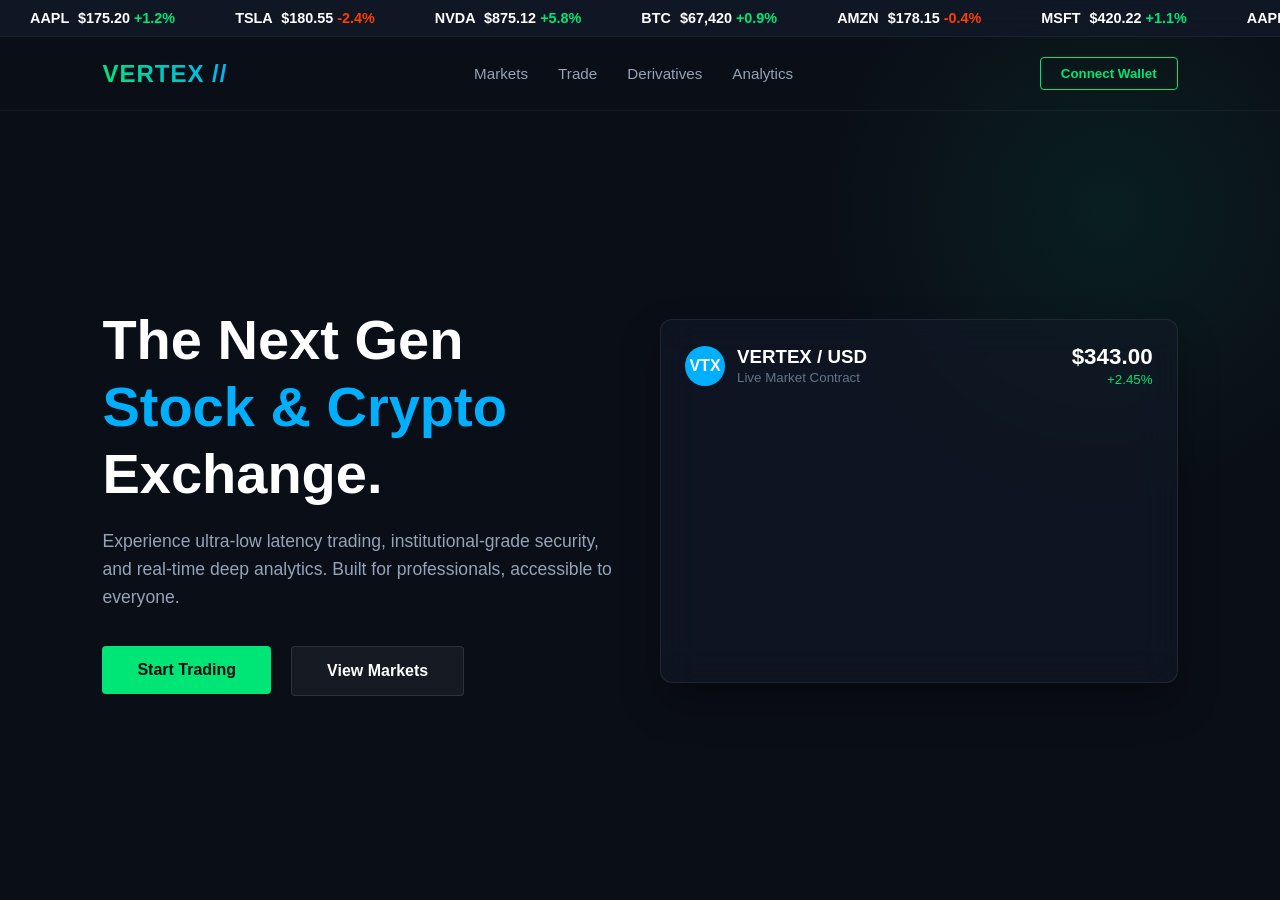
==== Frontend/HTML/index.html @ 3de93135 "Folder structure updated successfully" ====
<!DOCTYPE html>
<html lang="en">
<head>
    <meta charset="UTF-8">
    <meta name="viewport" content="width=device-width, initial-scale=1.0">
    <title>VERTEX Exchange | Trade the Future</title>
    <style>
        /* --- RESET & BASE STYLES --- */
        * {
            margin: 0;
            padding: 0;
            box-sizing: border-box;
            font-family: 'Segoe UI', Tahoma, Geneva, Verdana, sans-serif;
        }

        body {
            background-color: #0a0e17;
            color: #ffffff;
            overflow-x: hidden;
        }

        /* --- BACKGROUND ANIMATION --- */
        .bg-glow {
            position: absolute;
            width: 600px;
            height: 600px;
            background: radial-gradient(circle, rgba(0, 230, 118, 0.08) 0%, rgba(0,0,0,0) 70%);
            top: -10%;
            right: -10%;
            z-index: -1;
            pointer-events: none;
        }

        /* --- TICKER TAPE --- */
        .ticker-wrap {
            width: 100%;
            overflow: hidden;
            background: rgba(18, 26, 41, 0.8);
            border-bottom: 1px solid rgba(255, 255, 255, 0.05);
            padding: 10px 0;
            backdrop-filter: blur(10px);
        }

        .ticker {
            display: flex;
            white-space: nowrap;
            animation: tickerMove 30s linear infinite;
        }

        .ticker-item {
            display: inline-block;
            padding: 0 30px;
            font-size: 0.9rem;
            font-weight: 600;
        }

        .up { color: #00e676; }
        .down { color: #ff3d00; }

        @keyframes tickerMove {
            0% { transform: translate3d(0, 0, 0); }
            100% { transform: translate3d(-50%, 0, 0); }
        }

        /* --- NAVIGATION --- */
        nav {
            display: flex;
            justify-content: space-between;
            align-items: center;
            padding: 20px 8%;
            border-bottom: 1px solid rgba(255, 255, 255, 0.05);
        }

        .logo {
            font-size: 1.5rem;
            font-weight: 800;
            letter-spacing: 1px;
            background: linear-gradient(45deg, #00e676, #00b0ff);
            -webkit-background-clip: text;
            -webkit-text-fill-color: transparent;
        }

        nav ul {
            display: flex;
            list-style: none;
            gap: 30px;
        }

        nav ul li a {
            color: #94a3b8;
            text-decoration: none;
            font-size: 0.95rem;
            transition: color 0.3s;
        }

        nav ul li a:hover {
            color: #00e676;
        }

        .btn-nav {
            background: transparent;
            border: 1px solid #00e676;
            color: #00e676;
            padding: 8px 20px;
            border-radius: 4px;
            cursor: pointer;
            font-weight: 600;
            transition: all 0.3s ease;
        }

        .btn-nav:hover {
            background: #00e676;
            color: #0a0e17;
            box-shadow: 0 0 15px rgba(0, 230, 118, 0.4);
        }

        /* --- HERO SECTION --- */
        .hero {
            display: grid;
            grid-template-columns: 1fr 1fr;
            align-items: center;
            padding: 60px 8%;
            min-height: calc(100vh - 120px);
            gap: 40px;
        }

        .hero-text h1 {
            font-size: 3.5rem;
            line-height: 1.2;
            margin-bottom: 20px;
        }

        .hero-text h1 span {
            color: #00b0ff;
        }

        .hero-text p {
            color: #94a3b8;
            font-size: 1.1rem;
            margin-bottom: 35px;
            line-height: 1.6;
        }

        .cta-btns {
            display: flex;
            gap: 20px;
        }

        .btn-primary {
            background: #00e676;
            color: #0a0e17;
            padding: 15px 35px;
            border: none;
            border-radius: 4px;
            font-size: 1rem;
            font-weight: 700;
            cursor: pointer;
            transition: transform 0.2s, box-shadow 0.3s;
        }

        .btn-primary:hover {
            transform: translateY(-2px);
            box-shadow: 0 5px 20px rgba(0, 230, 118, 0.4);
        }

        .btn-secondary {
            background: rgba(255, 255, 255, 0.05);
            color: #fff;
            padding: 15px 35px;
            border: 1px solid rgba(255, 255, 255, 0.1);
            border-radius: 4px;
            font-size: 1rem;
            font-weight: 600;
            cursor: pointer;
            transition: background 0.3s;
        }

        .btn-secondary:hover {
            background: rgba(255, 255, 255, 0.1);
        }

        /* --- LIVE CHART WIDGET (REALISTIC UI) --- */
        .chart-container {
            background: rgba(18, 26, 41, 0.6);
            border: 1px solid rgba(255, 255, 255, 0.08);
            border-radius: 12px;
            padding: 24px;
            backdrop-filter: blur(20px);
            box-shadow: 0 20px 40px rgba(0,0,0,0.3);
            position: relative;
        }

        .chart-header {
            display: flex;
            justify-content: space-between;
            align-items: center;
            margin-bottom: 20px;
        }

        .asset-info {
            display: flex;
            align-items: center;
            gap: 12px;
        }

        .asset-logo {
            width: 40px;
            height: 40px;
            background: #00b0ff;
            border-radius: 50%;
            display: flex;
            align-items: center;
            justify-content: center;
            font-weight: bold;
        }

        .asset-price {
            text-align: right;
        }

        #live-price {
            font-size: 1.4rem;
            font-weight: 700;
            transition: color 0.3s ease;
        }

        canvas {
            width: 100%;
            height: 250px;
            display: block;
        }

        /* --- RESPONSIVE DESIGN --- */
        @media (max-width: 968px) {
            .hero {
                grid-template-columns: 1fr;
                text-align: center;
                padding-top: 40px;
            }
            .cta-btns {
                justify-content: center;
            }
            nav ul {
                display: none; /* Keep it clean for demo */
            }
        }
    </style>
</head>
<body>

    <div class="bg-glow"></div>

    <div class="ticker-wrap">
        <div class="ticker" id="ticker-tape">
            </div>
    </div>

    <nav>
        <div class="logo">VERTEX //</div>
        <ul>
            <li><a href="/login">Markets</a></li>
            <li><a href="/login">Trade</a></li>
            <li><a href="/login">Derivatives</a></li>
            <li><a href="/login">Analytics</a></li>
        </ul>
        <a href="/login"><button class="btn-nav">Connect Wallet</button></a>
    </nav>

    <main class="hero">
        <div class="hero-text">
            <h1>The Next Gen <span>Stock & Crypto</span> Exchange.</h1>
            <p>Experience ultra-low latency trading, institutional-grade security, and real-time deep analytics. Built for professionals, accessible to everyone.</p>
            <div class="cta-btns">
                <a href="/login"><button class="btn-primary">Start Trading</button></a>
                <a href="/login"><button class="btn-secondary">View Markets</button></a>
            </div>
        </div>

        <div class="chart-container">
            <div class="chart-header">
                <div class="asset-info">
                    <div class="asset-logo">VTX</div>
                    <div>
                        <h3>VERTEX / USD</h3>
                        <small style="color: #64748b;">Live Market Contract</small>
                    </div>
                </div>
                <div class="asset-price">
                    <div id="live-price">$342.50</div>
                    <small id="live-change" class="up">+2.45%</small>
                </div>
            </div>
            
            <canvas id="stockChart"></canvas>
        </div>
    </main>

    <script>
        /* --- TICKER DATA & GENERATION --- */
        const tickerData = [
            { symbol: "AAPL", price: "175.20", change: "+1.2%", up: true },
            { symbol: "TSLA", price: "180.55", change: "-2.4%", up: false },
            { symbol: "NVDA", price: "875.12", change: "+5.8%", up: true },
            { symbol: "BTC", price: "67,420", change: "+0.9%", up: true },
            { symbol: "AMZN", price: "178.15", change: "-0.4%", up: false },
            { symbol: "MSFT", price: "420.22", change: "+1.1%", up: true }
        ];

        const tickerTape = document.getElementById('ticker-tape');
        
        // Duplicate data to make the infinite scroll smooth
        const doubleData = [...tickerData, ...tickerData, ...tickerData]; 
        doubleData.forEach(item => {
            const div = document.createElement('div');
            div.className = 'ticker-item';
            div.innerHTML = `${item.symbol} <span style="color:#fff; margin-left:5px;">$${item.price}</span> <span class="${item.up ? 'up' : 'down'}">${item.change}</span>`;
            tickerTape.appendChild(div);
        });

        /* --- REAL-TIME CANVAS STOCK CHART ANIMATION --- */
        const canvas = document.getElementById('stockChart');
        const ctx = canvas.getContext('2d');

        // Resize canvas correctly for high-res displays
        function resizeCanvas() {
            canvas.width = canvas.parentElement.clientWidth - 48;
            canvas.height = 250;
        }
        resizeCanvas();
        window.addEventListener('resize', resizeCanvas);

        let dataPoints = Array.from({length: 40}, () => 120 + Math.random() * 60);
        let basePrice = 342.50;

        function drawChart() {
            ctx.clearRect(0, 0, canvas.width, canvas.height);
            
            const widthBetweenPoints = canvas.width / (dataPoints.length - 1);
            
            // Create Gradient Fill below the line
            let gradient = ctx.createLinearGradient(0, 0, 0, canvas.height);
            gradient.addColorStop(0, 'rgba(0, 230, 118, 0.25)');
            gradient.addColorStop(1, 'rgba(0, 230, 118, 0.0)');

            // Draw Area
            ctx.beginPath();
            ctx.moveTo(0, canvas.height);
            for (let i = 0; i < dataPoints.length; i++) {
                ctx.lineTo(i * widthBetweenPoints, dataPoints[i]);
            }
            ctx.lineTo(canvas.width, canvas.height);
            ctx.closePath();
            ctx.fillStyle = gradient;
            ctx.fill();

            // Draw Trend Line
            ctx.beginPath();
            ctx.moveTo(0, dataPoints[0]);
            for (let i = 0; i < dataPoints.length; i++) {
                ctx.lineTo(i * widthBetweenPoints, dataPoints[i]);
            }
            ctx.strokeStyle = '#00e676';
            ctx.lineWidth = 3;
            ctx.lineJoin = 'round';
            ctx.lineCap = 'round';
            ctx.stroke();

            // Draw Grid Lines (To make it look realistic)
            ctx.strokeStyle = 'rgba(255, 255, 255, 0.03)';
            ctx.lineWidth = 1;
            for(let i = 1; i < 5; i++) {
                ctx.beginPath();
                ctx.moveTo(0, (canvas.height / 5) * i);
                ctx.lineTo(canvas.width, (canvas.height / 5) * i);
                ctx.stroke();
            }
        }

        // Live Market Simulation Tick
        setInterval(() => {
            // Calculate simulated price movement
            let change = (Math.random() - 0.48) * 2; // slight upward bias
            basePrice += change;
            
            // Update Text Elements
            const priceEl = document.getElementById('live-price');
            priceEl.innerText = `$${basePrice.toFixed(2)}`;
            priceEl.style.color = change >= 0 ? '#00e676' : '#ff3d00';
            
            setTimeout(() => { priceEl.style.color = '#ffffff'; }, 300);

            // Shift chart data points to simulate movement
            let lastPoint = dataPoints[dataPoints.length - 1];
            let newPoint = lastPoint - (change * 5); // scale fluctuation to pixel space
            
            // Keep graph within canvas bounds
            if(newPoint < 20) newPoint = 20;
            if(newPoint > canvas.height - 20) newPoint = canvas.height - 20;

            dataPoints.shift();
            dataPoints.push(newPoint);

            drawChart();
        }, 800);

        // Initial paint
        drawChart();
    </script>
</body>
</html>
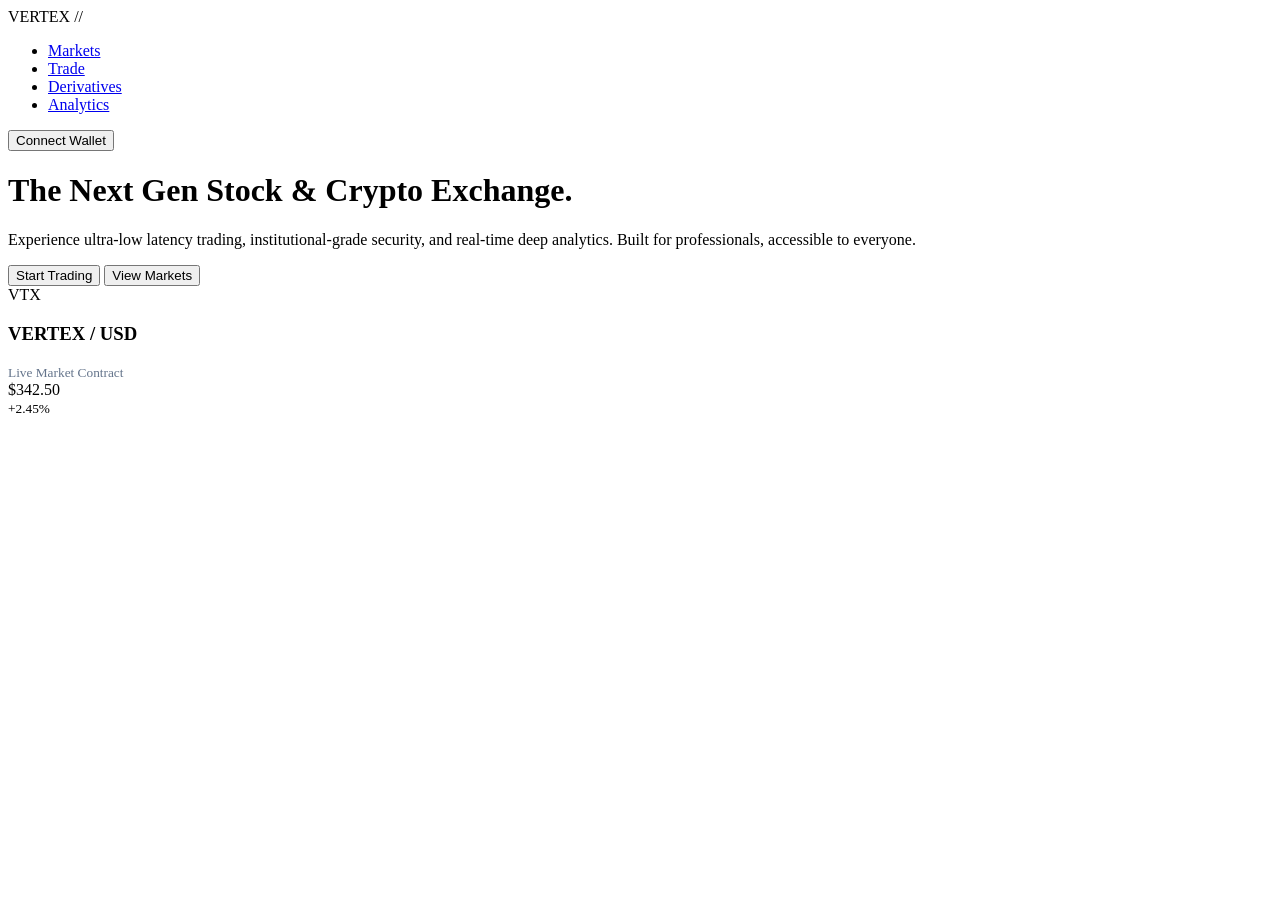
==== commit 1d630698: "JWT authentication is done! Protected routes are increased" ====
--- a/Frontend/HTML/index.html
+++ b/Frontend/HTML/index.html
@@ -3,248 +3,8 @@
 <head>
     <meta charset="UTF-8">
     <meta name="viewport" content="width=device-width, initial-scale=1.0">
-    <title>VERTEX Exchange | Trade the Future</title>
-    <style>
-        /* --- RESET & BASE STYLES --- */
-        * {
-            margin: 0;
-            padding: 0;
-            box-sizing: border-box;
-            font-family: 'Segoe UI', Tahoma, Geneva, Verdana, sans-serif;
-        }
-
-        body {
-            background-color: #0a0e17;
-            color: #ffffff;
-            overflow-x: hidden;
-        }
-
-        /* --- BACKGROUND ANIMATION --- */
-        .bg-glow {
-            position: absolute;
-            width: 600px;
-            height: 600px;
-            background: radial-gradient(circle, rgba(0, 230, 118, 0.08) 0%, rgba(0,0,0,0) 70%);
-            top: -10%;
-            right: -10%;
-            z-index: -1;
-            pointer-events: none;
-        }
-
-        /* --- TICKER TAPE --- */
-        .ticker-wrap {
-            width: 100%;
-            overflow: hidden;
-            background: rgba(18, 26, 41, 0.8);
-            border-bottom: 1px solid rgba(255, 255, 255, 0.05);
-            padding: 10px 0;
-            backdrop-filter: blur(10px);
-        }
-
-        .ticker {
-            display: flex;
-            white-space: nowrap;
-            animation: tickerMove 30s linear infinite;
-        }
-
-        .ticker-item {
-            display: inline-block;
-            padding: 0 30px;
-            font-size: 0.9rem;
-            font-weight: 600;
-        }
-
-        .up { color: #00e676; }
-        .down { color: #ff3d00; }
-
-        @keyframes tickerMove {
-            0% { transform: translate3d(0, 0, 0); }
-            100% { transform: translate3d(-50%, 0, 0); }
-        }
-
-        /* --- NAVIGATION --- */
-        nav {
-            display: flex;
-            justify-content: space-between;
-            align-items: center;
-            padding: 20px 8%;
-            border-bottom: 1px solid rgba(255, 255, 255, 0.05);
-        }
-
-        .logo {
-            font-size: 1.5rem;
-            font-weight: 800;
-            letter-spacing: 1px;
-            background: linear-gradient(45deg, #00e676, #00b0ff);
-            -webkit-background-clip: text;
-            -webkit-text-fill-color: transparent;
-        }
-
-        nav ul {
-            display: flex;
-            list-style: none;
-            gap: 30px;
-        }
-
-        nav ul li a {
-            color: #94a3b8;
-            text-decoration: none;
-            font-size: 0.95rem;
-            transition: color 0.3s;
-        }
-
-        nav ul li a:hover {
-            color: #00e676;
-        }
-
-        .btn-nav {
-            background: transparent;
-            border: 1px solid #00e676;
-            color: #00e676;
-            padding: 8px 20px;
-            border-radius: 4px;
-            cursor: pointer;
-            font-weight: 600;
-            transition: all 0.3s ease;
-        }
-
-        .btn-nav:hover {
-            background: #00e676;
-            color: #0a0e17;
-            box-shadow: 0 0 15px rgba(0, 230, 118, 0.4);
-        }
-
-        /* --- HERO SECTION --- */
-        .hero {
-            display: grid;
-            grid-template-columns: 1fr 1fr;
-            align-items: center;
-            padding: 60px 8%;
-            min-height: calc(100vh - 120px);
-            gap: 40px;
-        }
-
-        .hero-text h1 {
-            font-size: 3.5rem;
-            line-height: 1.2;
-            margin-bottom: 20px;
-        }
-
-        .hero-text h1 span {
-            color: #00b0ff;
-        }
-
-        .hero-text p {
-            color: #94a3b8;
-            font-size: 1.1rem;
-            margin-bottom: 35px;
-            line-height: 1.6;
-        }
-
-        .cta-btns {
-            display: flex;
-            gap: 20px;
-        }
-
-        .btn-primary {
-            background: #00e676;
-            color: #0a0e17;
-            padding: 15px 35px;
-            border: none;
-            border-radius: 4px;
-            font-size: 1rem;
-            font-weight: 700;
-            cursor: pointer;
-            transition: transform 0.2s, box-shadow 0.3s;
-        }
-
-        .btn-primary:hover {
-            transform: translateY(-2px);
-            box-shadow: 0 5px 20px rgba(0, 230, 118, 0.4);
-        }
-
-        .btn-secondary {
-            background: rgba(255, 255, 255, 0.05);
-            color: #fff;
-            padding: 15px 35px;
-            border: 1px solid rgba(255, 255, 255, 0.1);
-            border-radius: 4px;
-            font-size: 1rem;
-            font-weight: 600;
-            cursor: pointer;
-            transition: background 0.3s;
-        }
-
-        .btn-secondary:hover {
-            background: rgba(255, 255, 255, 0.1);
-        }
-
-        /* --- LIVE CHART WIDGET (REALISTIC UI) --- */
-        .chart-container {
-            background: rgba(18, 26, 41, 0.6);
-            border: 1px solid rgba(255, 255, 255, 0.08);
-            border-radius: 12px;
-            padding: 24px;
-            backdrop-filter: blur(20px);
-            box-shadow: 0 20px 40px rgba(0,0,0,0.3);
-            position: relative;
-        }
-
-        .chart-header {
-            display: flex;
-            justify-content: space-between;
-            align-items: center;
-            margin-bottom: 20px;
-        }
-
-        .asset-info {
-            display: flex;
-            align-items: center;
-            gap: 12px;
-        }
-
-        .asset-logo {
-            width: 40px;
-            height: 40px;
-            background: #00b0ff;
-            border-radius: 50%;
-            display: flex;
-            align-items: center;
-            justify-content: center;
-            font-weight: bold;
-        }
-
-        .asset-price {
-            text-align: right;
-        }
-
-        #live-price {
-            font-size: 1.4rem;
-            font-weight: 700;
-            transition: color 0.3s ease;
-        }
-
-        canvas {
-            width: 100%;
-            height: 250px;
-            display: block;
-        }
-
-        /* --- RESPONSIVE DESIGN --- */
-        @media (max-width: 968px) {
-            .hero {
-                grid-template-columns: 1fr;
-                text-align: center;
-                padding-top: 40px;
-            }
-            .cta-btns {
-                justify-content: center;
-            }
-            nav ul {
-                display: none; /* Keep it clean for demo */
-            }
-        }
-    </style>
+    <title>TRIDENT | Trade the Future</title>
+    <link rel="stylesheet" href="/index.css">
 </head>
 <body>
 
@@ -295,116 +55,6 @@
         </div>
     </main>
 
-    <script>
-        /* --- TICKER DATA & GENERATION --- */
-        const tickerData = [
-            { symbol: "AAPL", price: "175.20", change: "+1.2%", up: true },
-            { symbol: "TSLA", price: "180.55", change: "-2.4%", up: false },
-            { symbol: "NVDA", price: "875.12", change: "+5.8%", up: true },
-            { symbol: "BTC", price: "67,420", change: "+0.9%", up: true },
-            { symbol: "AMZN", price: "178.15", change: "-0.4%", up: false },
-            { symbol: "MSFT", price: "420.22", change: "+1.1%", up: true }
-        ];
-
-        const tickerTape = document.getElementById('ticker-tape');
-        
-        // Duplicate data to make the infinite scroll smooth
-        const doubleData = [...tickerData, ...tickerData, ...tickerData]; 
-        doubleData.forEach(item => {
-            const div = document.createElement('div');
-            div.className = 'ticker-item';
-            div.innerHTML = `${item.symbol} <span style="color:#fff; margin-left:5px;">$${item.price}</span> <span class="${item.up ? 'up' : 'down'}">${item.change}</span>`;
-            tickerTape.appendChild(div);
-        });
-
-        /* --- REAL-TIME CANVAS STOCK CHART ANIMATION --- */
-        const canvas = document.getElementById('stockChart');
-        const ctx = canvas.getContext('2d');
-
-        // Resize canvas correctly for high-res displays
-        function resizeCanvas() {
-            canvas.width = canvas.parentElement.clientWidth - 48;
-            canvas.height = 250;
-        }
-        resizeCanvas();
-        window.addEventListener('resize', resizeCanvas);
-
-        let dataPoints = Array.from({length: 40}, () => 120 + Math.random() * 60);
-        let basePrice = 342.50;
-
-        function drawChart() {
-            ctx.clearRect(0, 0, canvas.width, canvas.height);
-            
-            const widthBetweenPoints = canvas.width / (dataPoints.length - 1);
-            
-            // Create Gradient Fill below the line
-            let gradient = ctx.createLinearGradient(0, 0, 0, canvas.height);
-            gradient.addColorStop(0, 'rgba(0, 230, 118, 0.25)');
-            gradient.addColorStop(1, 'rgba(0, 230, 118, 0.0)');
-
-            // Draw Area
-            ctx.beginPath();
-            ctx.moveTo(0, canvas.height);
-            for (let i = 0; i < dataPoints.length; i++) {
-                ctx.lineTo(i * widthBetweenPoints, dataPoints[i]);
-            }
-            ctx.lineTo(canvas.width, canvas.height);
-            ctx.closePath();
-            ctx.fillStyle = gradient;
-            ctx.fill();
-
-            // Draw Trend Line
-            ctx.beginPath();
-            ctx.moveTo(0, dataPoints[0]);
-            for (let i = 0; i < dataPoints.length; i++) {
-                ctx.lineTo(i * widthBetweenPoints, dataPoints[i]);
-            }
-            ctx.strokeStyle = '#00e676';
-            ctx.lineWidth = 3;
-            ctx.lineJoin = 'round';
-            ctx.lineCap = 'round';
-            ctx.stroke();
-
-            // Draw Grid Lines (To make it look realistic)
-            ctx.strokeStyle = 'rgba(255, 255, 255, 0.03)';
-            ctx.lineWidth = 1;
-            for(let i = 1; i < 5; i++) {
-                ctx.beginPath();
-                ctx.moveTo(0, (canvas.height / 5) * i);
-                ctx.lineTo(canvas.width, (canvas.height / 5) * i);
-                ctx.stroke();
-            }
-        }
-
-        // Live Market Simulation Tick
-        setInterval(() => {
-            // Calculate simulated price movement
-            let change = (Math.random() - 0.48) * 2; // slight upward bias
-            basePrice += change;
-            
-            // Update Text Elements
-            const priceEl = document.getElementById('live-price');
-            priceEl.innerText = `$${basePrice.toFixed(2)}`;
-            priceEl.style.color = change >= 0 ? '#00e676' : '#ff3d00';
-            
-            setTimeout(() => { priceEl.style.color = '#ffffff'; }, 300);
-
-            // Shift chart data points to simulate movement
-            let lastPoint = dataPoints[dataPoints.length - 1];
-            let newPoint = lastPoint - (change * 5); // scale fluctuation to pixel space
-            
-            // Keep graph within canvas bounds
-            if(newPoint < 20) newPoint = 20;
-            if(newPoint > canvas.height - 20) newPoint = canvas.height - 20;
-
-            dataPoints.shift();
-            dataPoints.push(newPoint);
-
-            drawChart();
-        }, 800);
-
-        // Initial paint
-        drawChart();
-    </script>
+    <script src="/index.js"></script>
 </body>
 </html>
